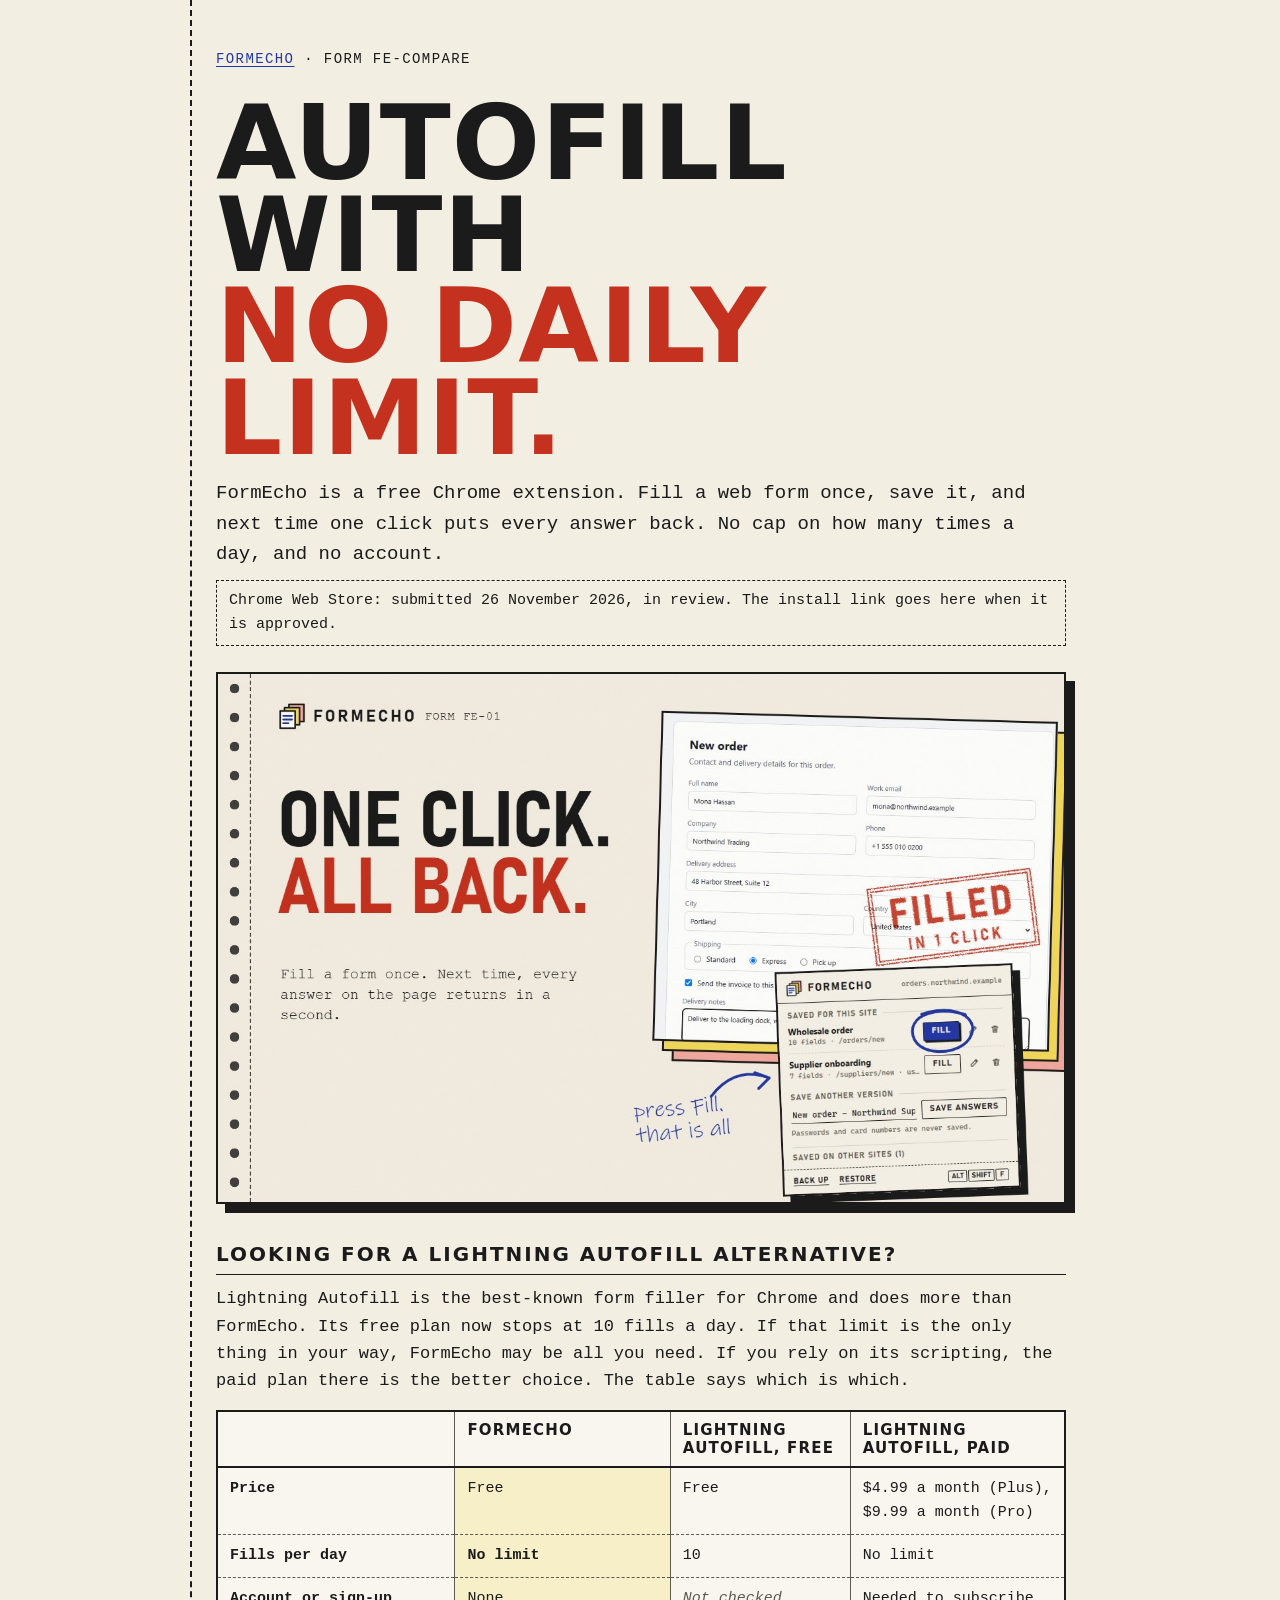
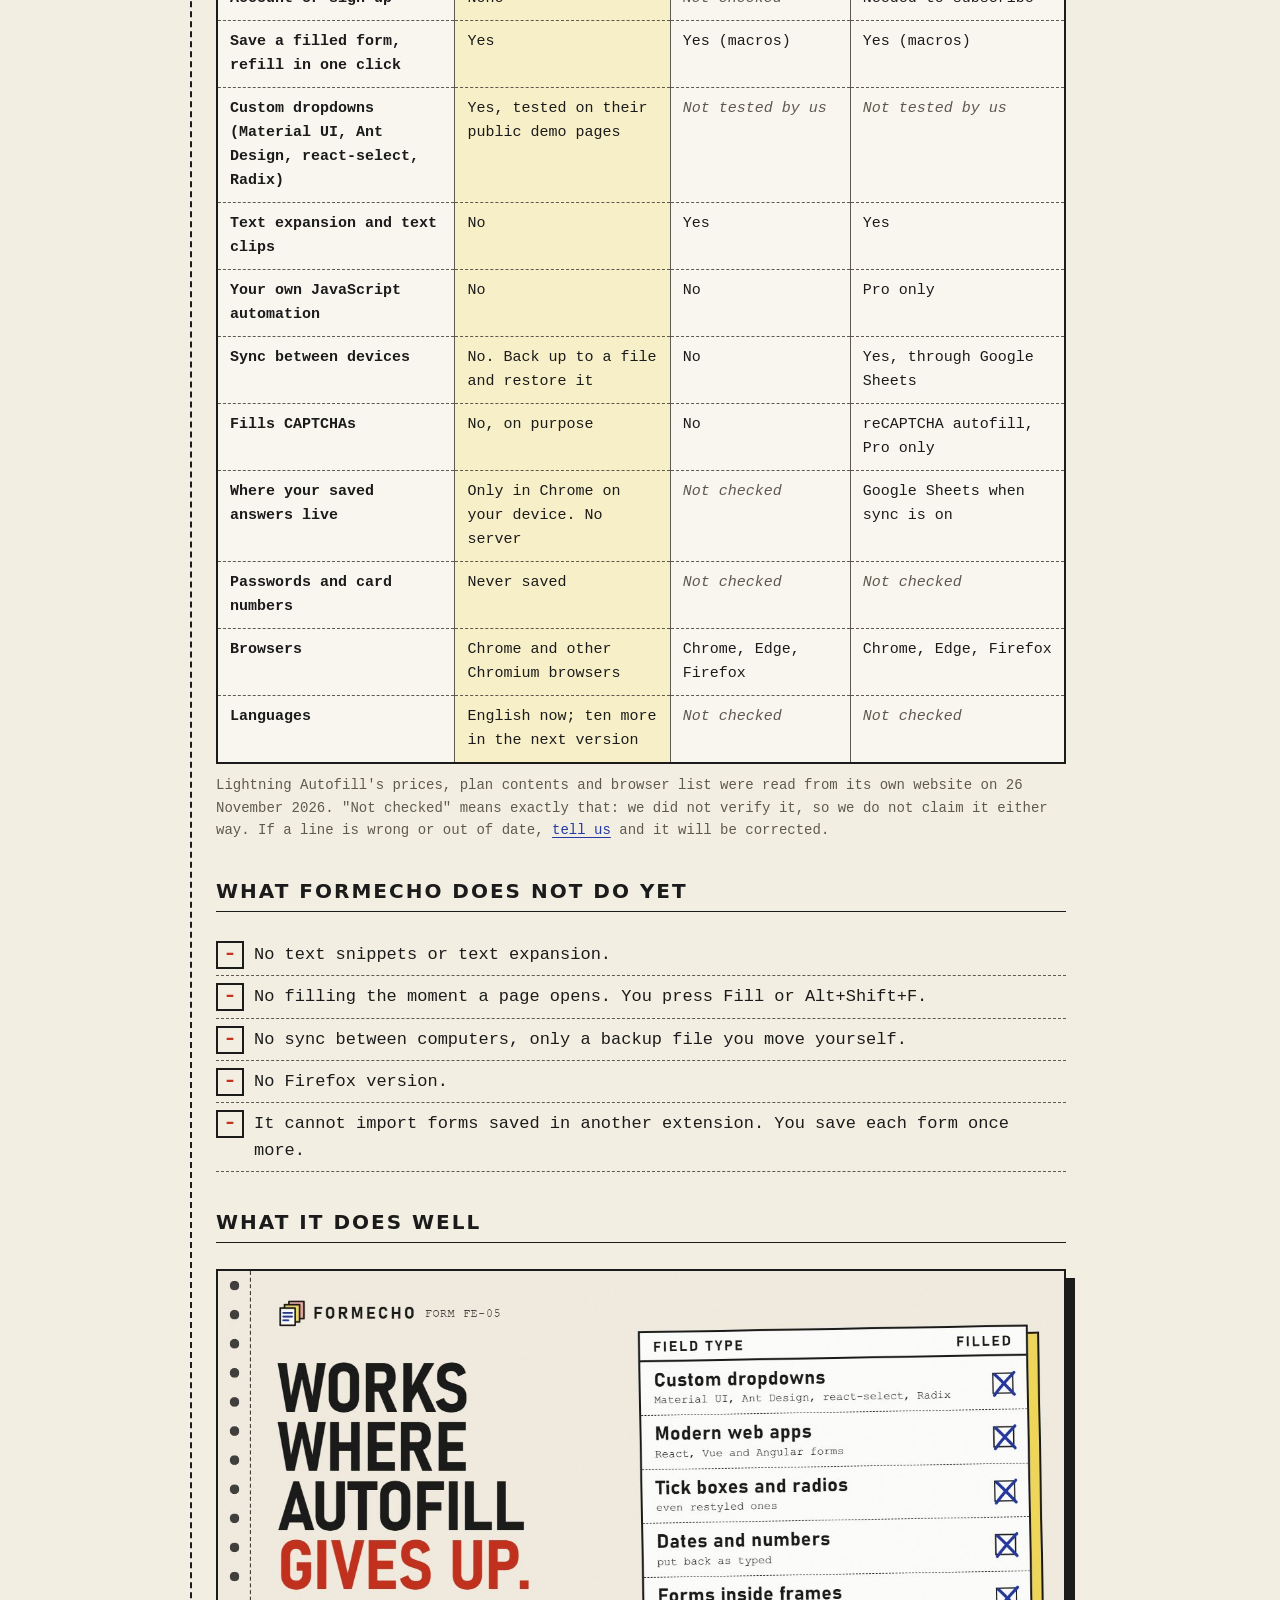
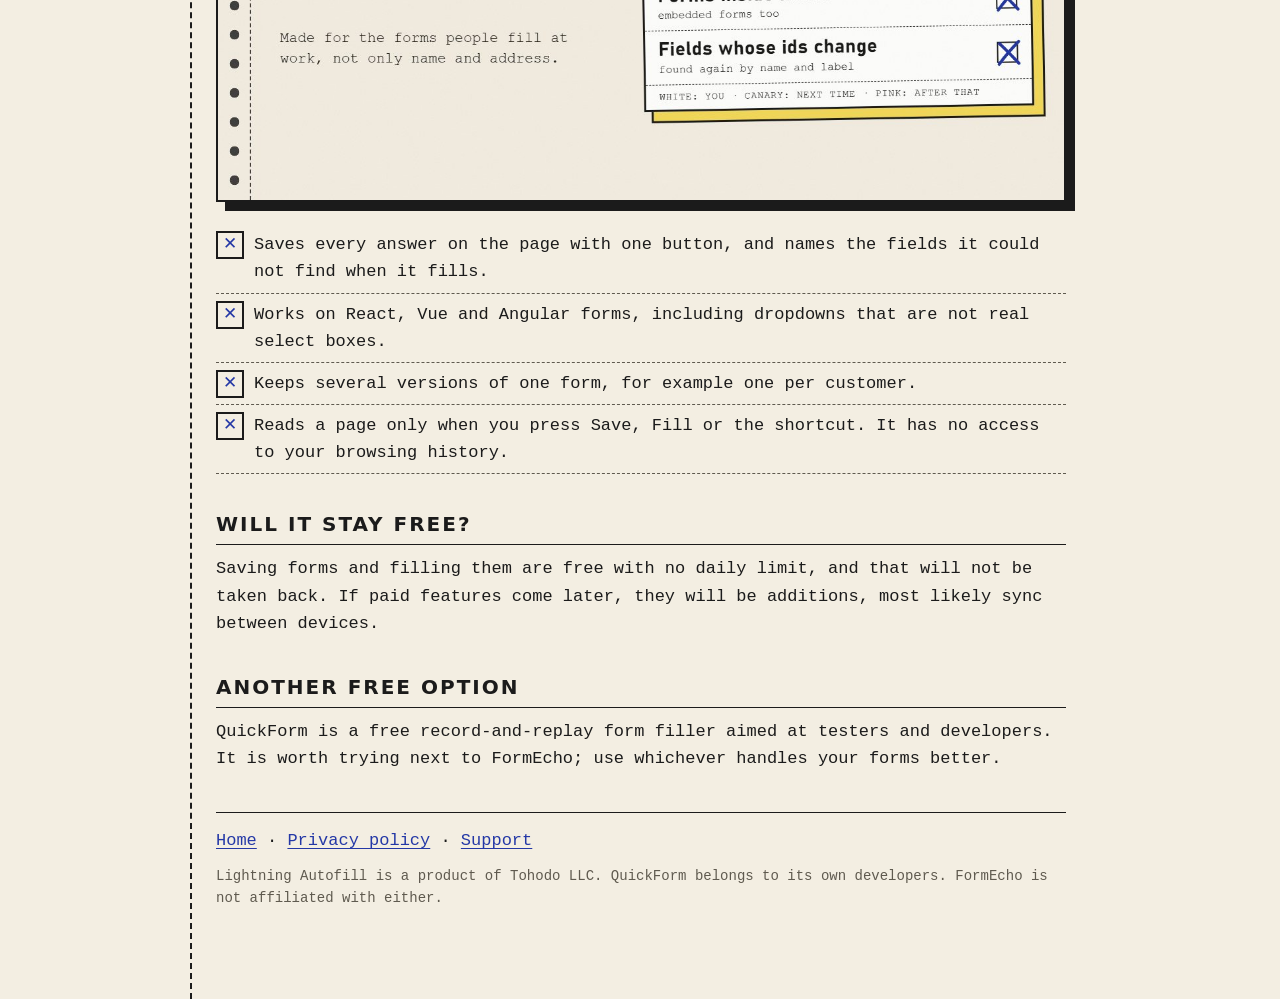
==== free-autofill-no-daily-limit.html @ a2ebe4f9 "Add the comparison page: free autofill with no daily limit" ====
<!doctype html>
<html lang="en">
<head>
<meta charset="utf-8">
<meta name="viewport" content="width=device-width, initial-scale=1">
<title>Free form autofill for Chrome with no daily limit | FormEcho</title>
<meta name="description" content="FormEcho saves a web form you filled and refills it in one click. Free, no daily limit, no account. A plain comparison with Lightning Autofill, including what FormEcho does not do yet.">
<link rel="canonical" href="https://msabbahpcm.github.io/formecho/free-autofill-no-daily-limit.html">
<link rel="icon" href="img/icon.png">
<link rel="stylesheet" href="style.css">
</head>
<body>
<main class="wide">
<p class="formno"><a href="./">FORMECHO</a> &middot; FORM FE-COMPARE</p>

<h1 class="big">Autofill with<br><em>no daily limit.</em></h1>
<p class="lead">FormEcho is a free Chrome extension. Fill a web form once, save it, and next time one click puts every answer back. No cap on how many times a day, and no account.</p>
<p class="status">Chrome Web Store: submitted 26 November 2026, in review. The install link goes here when it is approved.</p>

<img class="shot" src="img/one-click.jpg" width="1280" height="800" alt="A filled order form with a red stamp reading Filled in 1 click, and the FormEcho popup with its Fill button circled in pen.">

<h2>Looking for a Lightning Autofill alternative?</h2>
<p>Lightning Autofill is the best-known form filler for Chrome and does more than FormEcho. Its free plan now stops at 10 fills a day. If that limit is the only thing in your way, FormEcho may be all you need. If you rely on its scripting, the paid plan there is the better choice. The table says which is which.</p>

<div class="ledger">
<table>
<thead><tr><th scope="col">&nbsp;</th><th scope="col">FormEcho</th><th scope="col">Lightning Autofill, free</th><th scope="col">Lightning Autofill, paid</th></tr></thead>
<tbody>
<tr><th scope="row">Price</th><td>Free</td><td>Free</td><td>$4.99 a month (Plus), $9.99 a month (Pro)</td></tr>
<tr><th scope="row">Fills per day</th><td><b>No limit</b></td><td>10</td><td>No limit</td></tr>
<tr><th scope="row">Account or sign-up</th><td>None</td><td class="q">Not checked</td><td>Needed to subscribe</td></tr>
<tr><th scope="row">Save a filled form, refill in one click</th><td>Yes</td><td>Yes (macros)</td><td>Yes (macros)</td></tr>
<tr><th scope="row">Custom dropdowns (Material UI, Ant Design, react-select, Radix)</th><td>Yes, tested on their public demo pages</td><td class="q">Not tested by us</td><td class="q">Not tested by us</td></tr>
<tr><th scope="row">Text expansion and text clips</th><td>No</td><td>Yes</td><td>Yes</td></tr>
<tr><th scope="row">Your own JavaScript automation</th><td>No</td><td>No</td><td>Pro only</td></tr>
<tr><th scope="row">Sync between devices</th><td>No. Back up to a file and restore it</td><td>No</td><td>Yes, through Google Sheets</td></tr>
<tr><th scope="row">Fills CAPTCHAs</th><td>No, on purpose</td><td>No</td><td>reCAPTCHA autofill, Pro only</td></tr>
<tr><th scope="row">Where your saved answers live</th><td>Only in Chrome on your device. No server</td><td class="q">Not checked</td><td>Google Sheets when sync is on</td></tr>
<tr><th scope="row">Passwords and card numbers</th><td>Never saved</td><td class="q">Not checked</td><td class="q">Not checked</td></tr>
<tr><th scope="row">Browsers</th><td>Chrome and other Chromium browsers</td><td>Chrome, Edge, Firefox</td><td>Chrome, Edge, Firefox</td></tr>
<tr><th scope="row">Languages</th><td>English now; ten more in the next version</td><td class="q">Not checked</td><td class="q">Not checked</td></tr>
</tbody>
</table>
</div>
<p class="note">Lightning Autofill's prices, plan contents and browser list were read from its own website on 26 November 2026. "Not checked" means exactly that: we did not verify it, so we do not claim it either way. If a line is wrong or out of date, <a href="https://github.com/msabbahpcm/formecho/issues">tell us</a> and it will be corrected.</p>

<h2>What FormEcho does not do yet</h2>
<ul class="ticks no">
<li>No text snippets or text expansion.</li>
<li>No filling the moment a page opens. You press Fill or Alt+Shift+F.</li>
<li>No sync between computers, only a backup file you move yourself.</li>
<li>No Firefox version.</li>
<li>It cannot import forms saved in another extension. You save each form once more.</li>
</ul>

<h2>What it does well</h2>
<img class="shot" src="img/field-types.jpg" width="1280" height="800" alt="A ledger listing field types FormEcho fills: custom dropdowns, modern web apps, tick boxes and radios, dates and numbers, forms inside frames, fields whose ids change.">
<ul class="ticks">
<li>Saves every answer on the page with one button, and names the fields it could not find when it fills.</li>
<li>Works on React, Vue and Angular forms, including dropdowns that are not real select boxes.</li>
<li>Keeps several versions of one form, for example one per customer.</li>
<li>Reads a page only when you press Save, Fill or the shortcut. It has no access to your browsing history.</li>
</ul>

<h2>Will it stay free?</h2>
<p>Saving forms and filling them are free with no daily limit, and that will not be taken back. If paid features come later, they will be additions, most likely sync between devices.</p>

<h2>Another free option</h2>
<p>QuickForm is a free record-and-replay form filler aimed at testers and developers. It is worth trying next to FormEcho; use whichever handles your forms better.</p>

<p class="foot"><a href="./">Home</a> &middot; <a href="privacy.html">Privacy policy</a> &middot; <a href="https://github.com/msabbahpcm/formecho/issues">Support</a></p>
<p class="fine">Lightning Autofill is a product of Tohodo LLC. QuickForm belongs to its own developers. FormEcho is not affiliated with either.</p>
</main>
</body>
</html>
---- style.css ----
:root { color-scheme: light dark; --paper: #f3eee2; --ink: #1b1b1b; --muted: #5f5a4f; --blue: #2438a6; --red: #c4321f; }
@media (prefers-color-scheme: dark) { :root { --paper: #1a1917; --ink: #efe9db; --muted: #a8a193; --blue: #93a4ff; --red: #ff8f7d; } }
* { box-sizing: border-box; }
body { margin: 0; background: var(--paper); color: var(--ink); font: 17px/1.6 ui-monospace, "Cascadia Mono", Consolas, "Courier New", monospace; }
main { max-width: 720px; margin: 0 auto; padding: 48px 24px 80px; border-left: 2px dashed var(--ink); min-height: 100vh; }
.formno { margin: 0 0 28px; font-size: 14px; letter-spacing: .1em; }
h1, h2 { font-family: "Bahnschrift", "DIN Alternate", "Roboto Condensed", "Arial Narrow", system-ui, sans-serif; text-transform: uppercase; }
h1 { margin: 0 0 14px; font-size: 54px; line-height: .95; letter-spacing: .01em; }
h1.big { font-size: clamp(54px, 13vw, 104px); line-height: .88; }
h1 em { font-style: normal; color: var(--red); }
h2 { margin: 34px 0 6px; font-size: 20px; letter-spacing: .1em; border-bottom: 1.5px solid var(--ink); padding-bottom: 4px; }
p { margin: 10px 0; }
.lead { font-size: 19px; }
.date { color: var(--muted); font-size: 14px; }
ul { padding-left: 22px; }
ul.ticks { list-style: none; padding: 0; margin: 22px 0; }
ul.ticks li { padding: 7px 0 7px 38px; position: relative; border-bottom: 1px dashed var(--muted); }
ul.ticks li::before { content: "\2715"; position: absolute; left: 0; top: 7px; width: 24px; height: 24px; border: 2px solid var(--ink); color: var(--blue); font: 700 17px/20px system-ui, sans-serif; text-align: center; }
a { color: var(--blue); text-underline-offset: 3px; }
a:focus-visible { outline: 2px solid var(--blue); outline-offset: 2px; }

/* Comparison page */
main.wide { max-width: 900px; }
.status { border: 1.5px dashed var(--ink); padding: 8px 12px; font-size: 15px; }
img.shot { display: block; width: 100%; height: auto; margin: 26px 0 8px; border: 2.5px solid var(--ink); box-shadow: 9px 9px 0 var(--ink); }
.ledger { overflow-x: auto; margin: 16px 0 6px; border: 2.5px solid var(--ink); background: color-mix(in srgb, var(--paper) 55%, #fff); }
@media (prefers-color-scheme: dark) { .ledger { background: color-mix(in srgb, var(--paper) 80%, #fff); } }
table { border-collapse: collapse; width: 100%; min-width: 640px; font-size: 15px; }
th, td { text-align: start; vertical-align: top; padding: 9px 12px; border-bottom: 1px dashed var(--muted); border-inline-start: 1px solid var(--muted); }
th:first-child, td:first-child { border-inline-start: 0; }
thead th { border-bottom: 2.5px solid var(--ink); font: 700 15px/1.2 "Bahnschrift", "DIN Alternate", "Roboto Condensed", "Arial Narrow", system-ui, sans-serif; letter-spacing: .08em; text-transform: uppercase; }
tbody th { font-weight: 600; width: 28%; }
tbody tr:last-child th, tbody tr:last-child td { border-bottom: 0; }
td:nth-child(2) { background: color-mix(in srgb, #f3d95a 26%, transparent); }
td.q { color: var(--muted); font-style: italic; }
.note, .fine { font-size: 14px; color: var(--muted); }
ul.ticks.no li::before { content: "\2013"; color: var(--red); }
.foot { margin-top: 40px; padding-top: 14px; border-top: 1.5px solid var(--ink); }
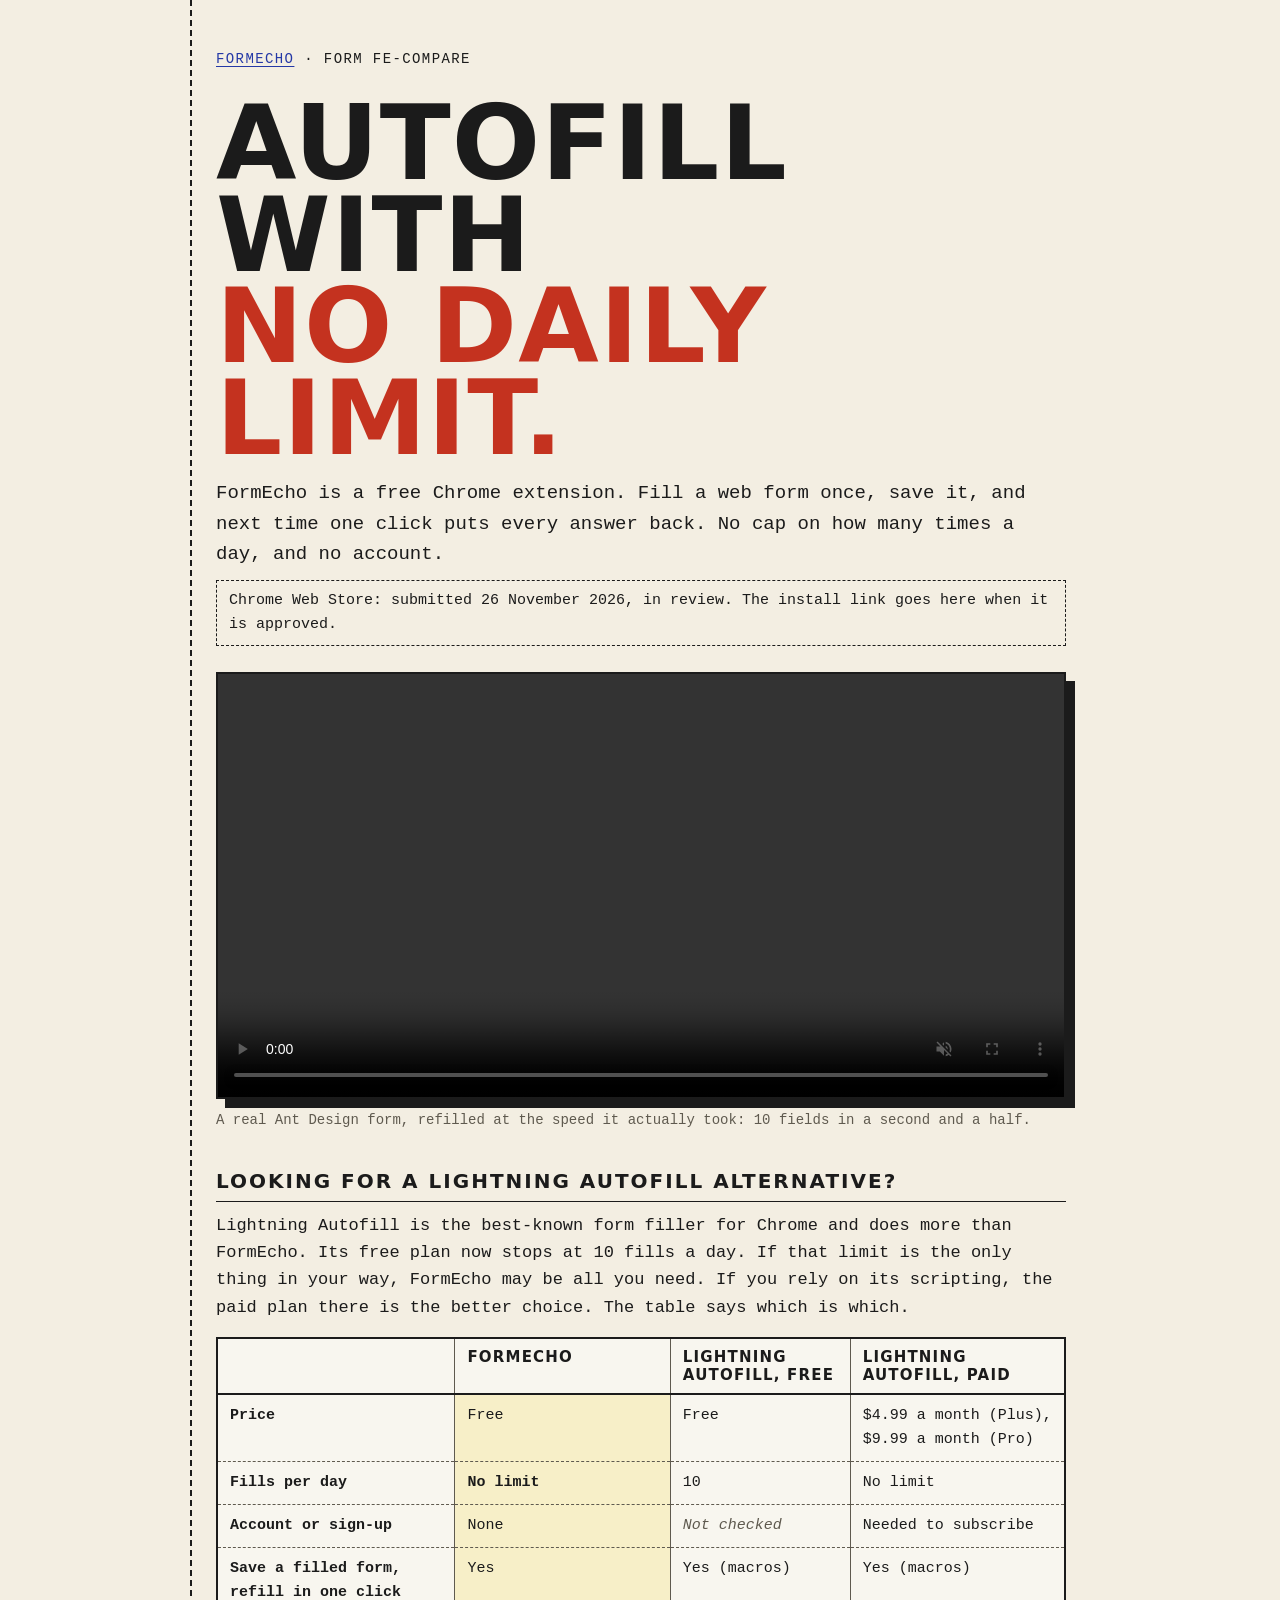
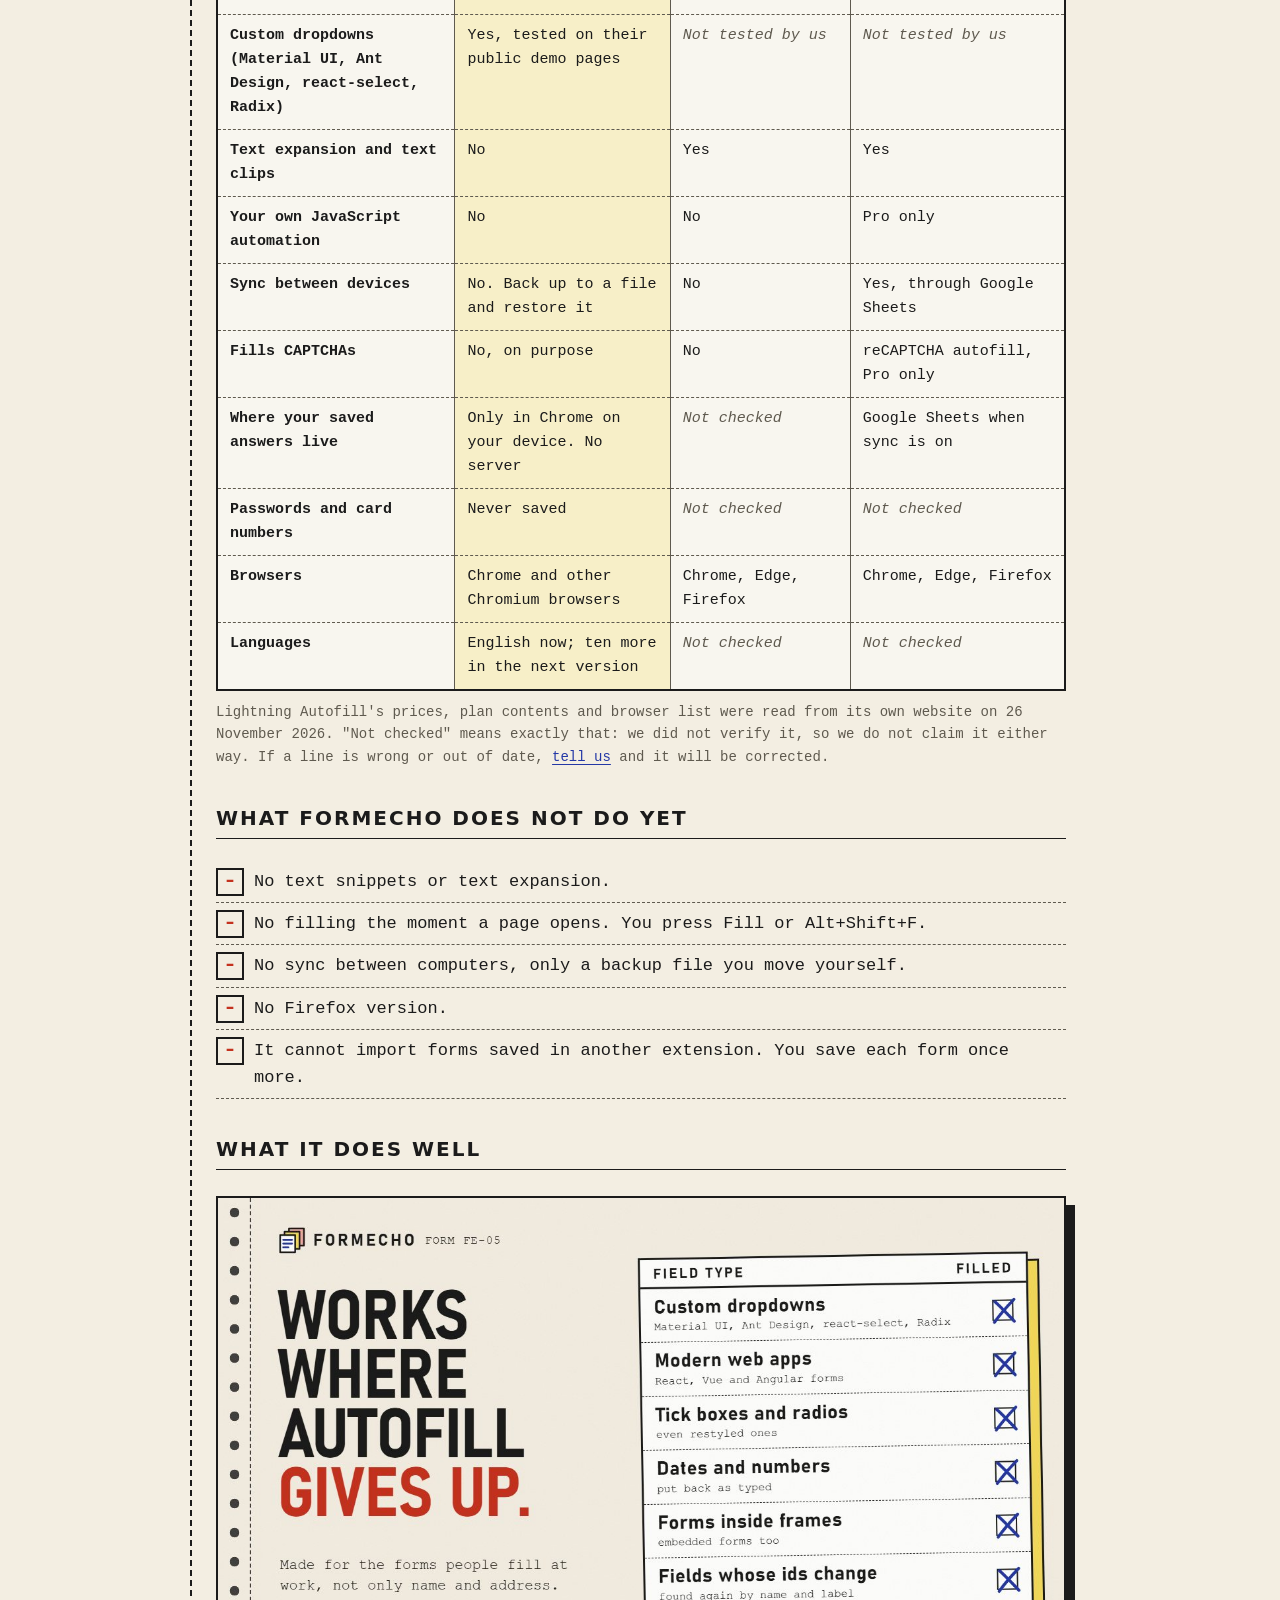
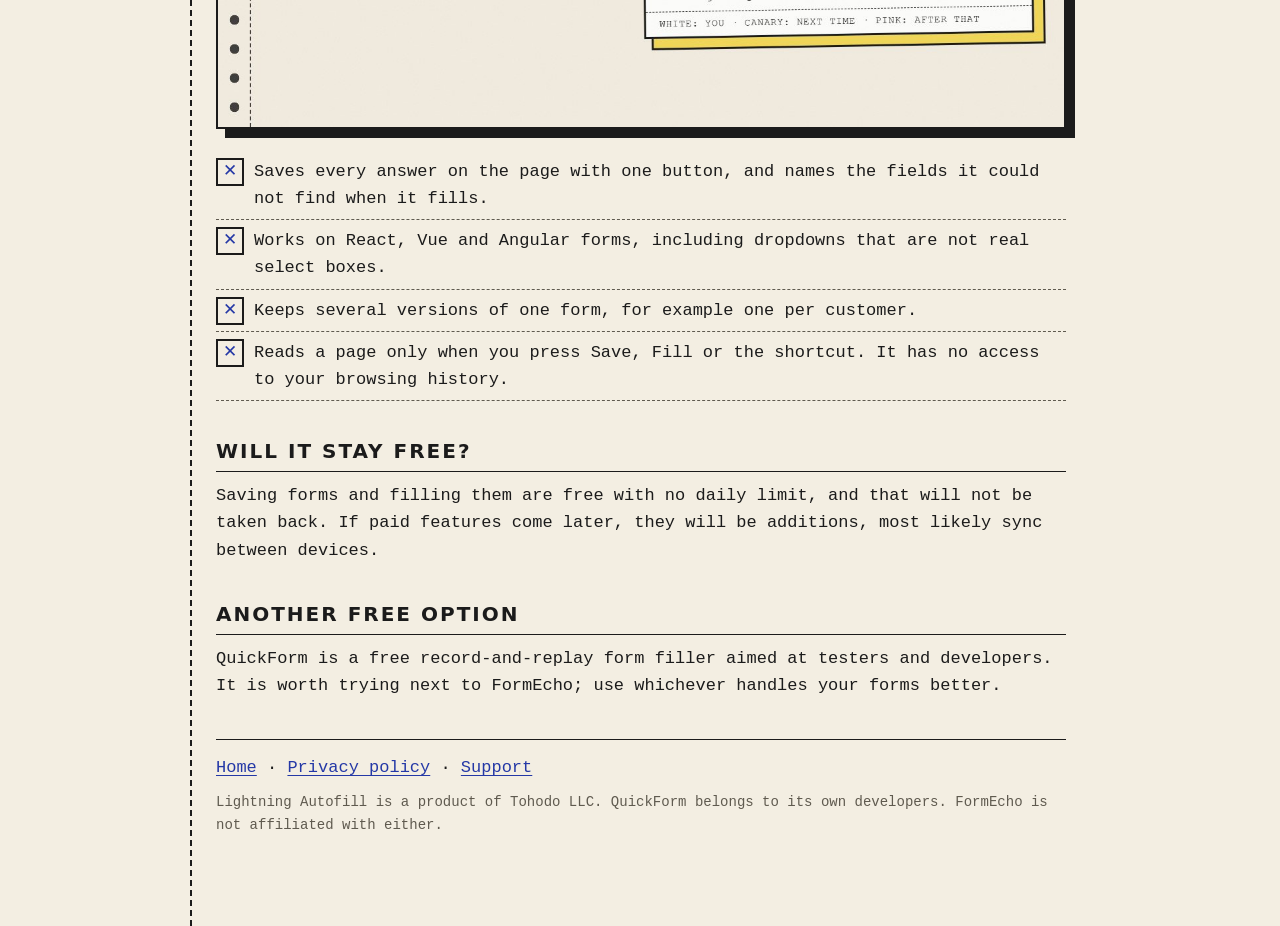
==== commit 6b883457: "Add the 17-second demo film to the home and comparison pages Co-Authored-By: Claude Fable 5.2 <norep" ====
--- a/free-autofill-no-daily-limit.html
+++ b/free-autofill-no-daily-limit.html
@@ -17,7 +17,8 @@
 <p class="lead">FormEcho is a free Chrome extension. Fill a web form once, save it, and next time one click puts every answer back. No cap on how many times a day, and no account.</p>
 <p class="status">Chrome Web Store: submitted 26 November 2026, in review. The install link goes here when it is approved.</p>
 
-<img class="shot" src="img/one-click.jpg" width="1280" height="800" alt="A filled order form with a red stamp reading Filled in 1 click, and the FormEcho popup with its Fill button circled in pen.">
+<video class="shot" src="img/demo.mp4" width="1080" height="676" autoplay muted loop playsinline controls aria-label="A 17-second film: an order form with four custom dropdowns is filled once and saved with FormEcho, then, empty again, refilled with one click on the Fill button."></video>
+<p class="note">A real Ant Design form, refilled at the speed it actually took: 10 fields in a second and a half.</p>
 
 <h2>Looking for a Lightning Autofill alternative?</h2>
 <p>Lightning Autofill is the best-known form filler for Chrome and does more than FormEcho. Its free plan now stops at 10 fills a day. If that limit is the only thing in your way, FormEcho may be all you need. If you rely on its scripting, the paid plan there is the better choice. The table says which is which.</p>
--- a/style.css
+++ b/style.css
@@ -22,7 +22,7 @@
 /* Comparison page */
 main.wide { max-width: 900px; }
 .status { border: 1.5px dashed var(--ink); padding: 8px 12px; font-size: 15px; }
-img.shot { display: block; width: 100%; height: auto; margin: 26px 0 8px; border: 2.5px solid var(--ink); box-shadow: 9px 9px 0 var(--ink); }
+img.shot, video.shot { display: block; width: 100%; height: auto; margin: 26px 0 8px; border: 2.5px solid var(--ink); box-shadow: 9px 9px 0 var(--ink); }
 .ledger { overflow-x: auto; margin: 16px 0 6px; border: 2.5px solid var(--ink); background: color-mix(in srgb, var(--paper) 55%, #fff); }
 @media (prefers-color-scheme: dark) { .ledger { background: color-mix(in srgb, var(--paper) 80%, #fff); } }
 table { border-collapse: collapse; width: 100%; min-width: 640px; font-size: 15px; }
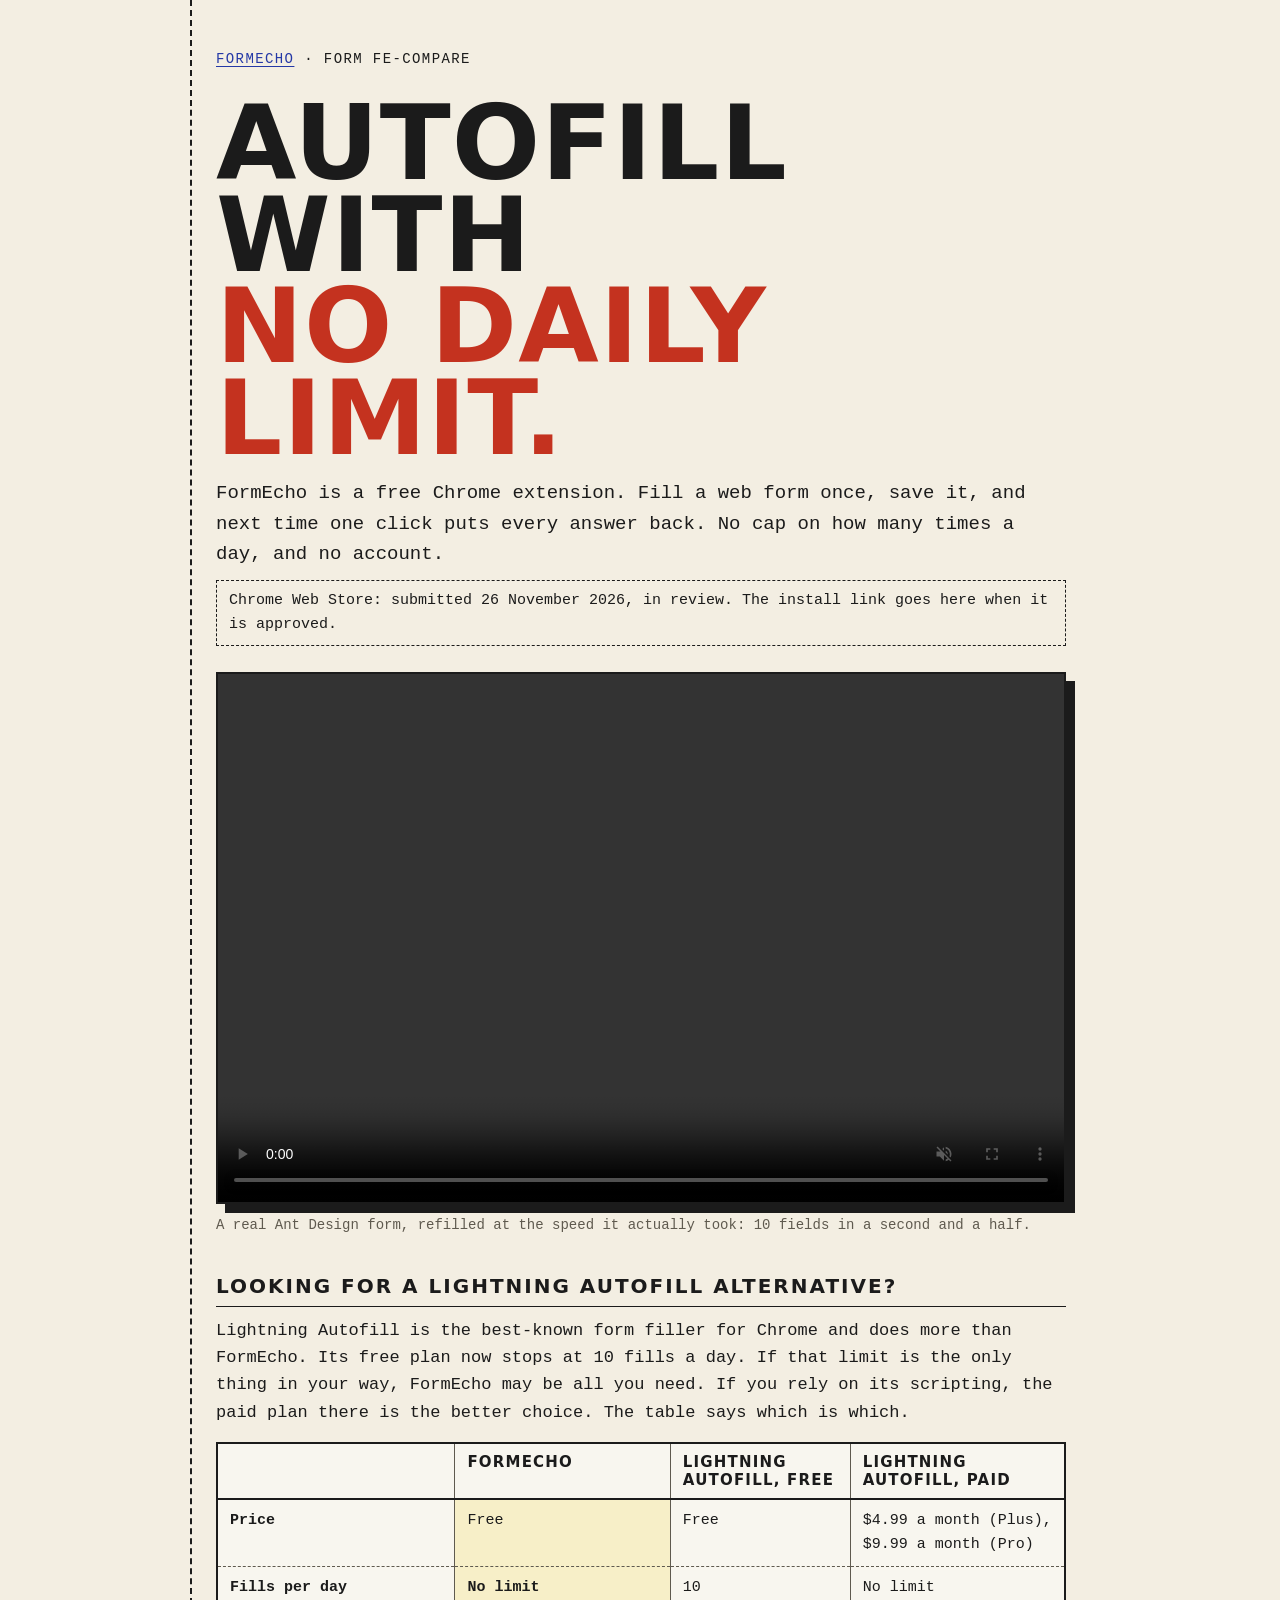
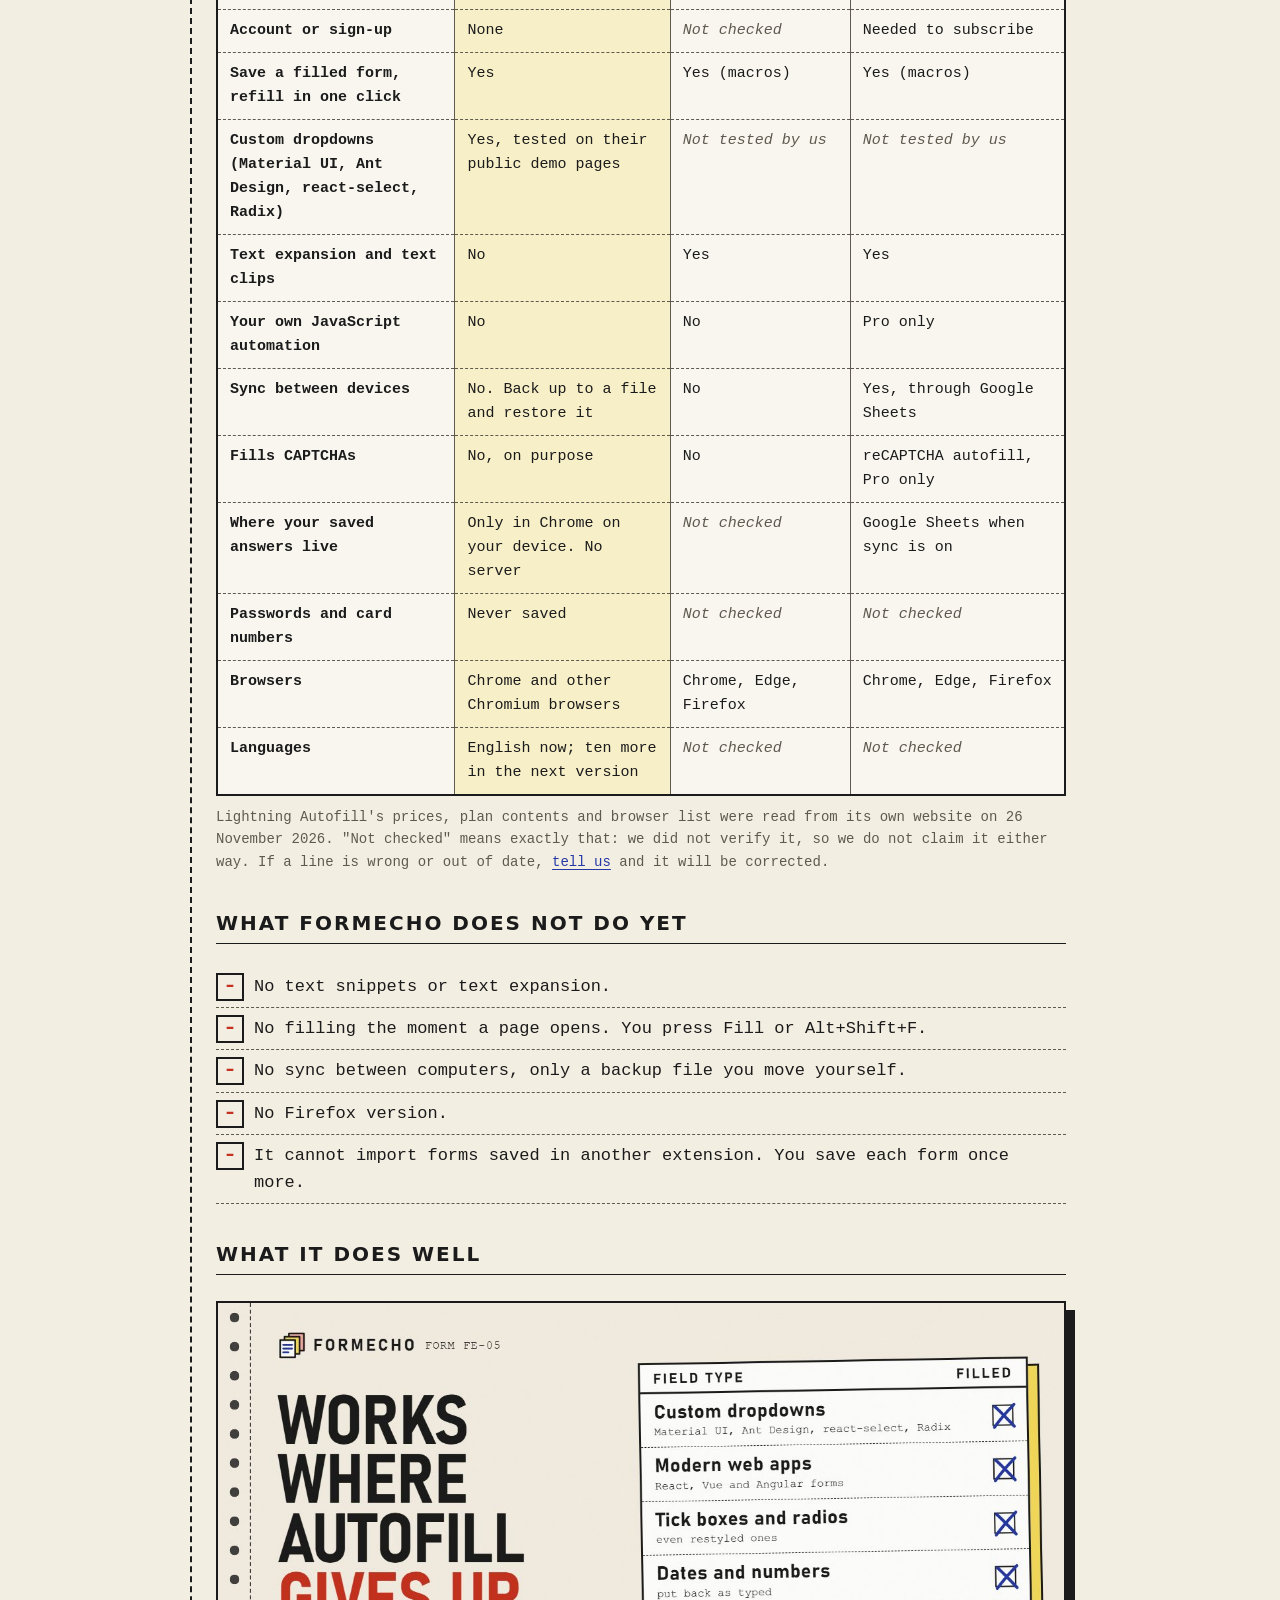
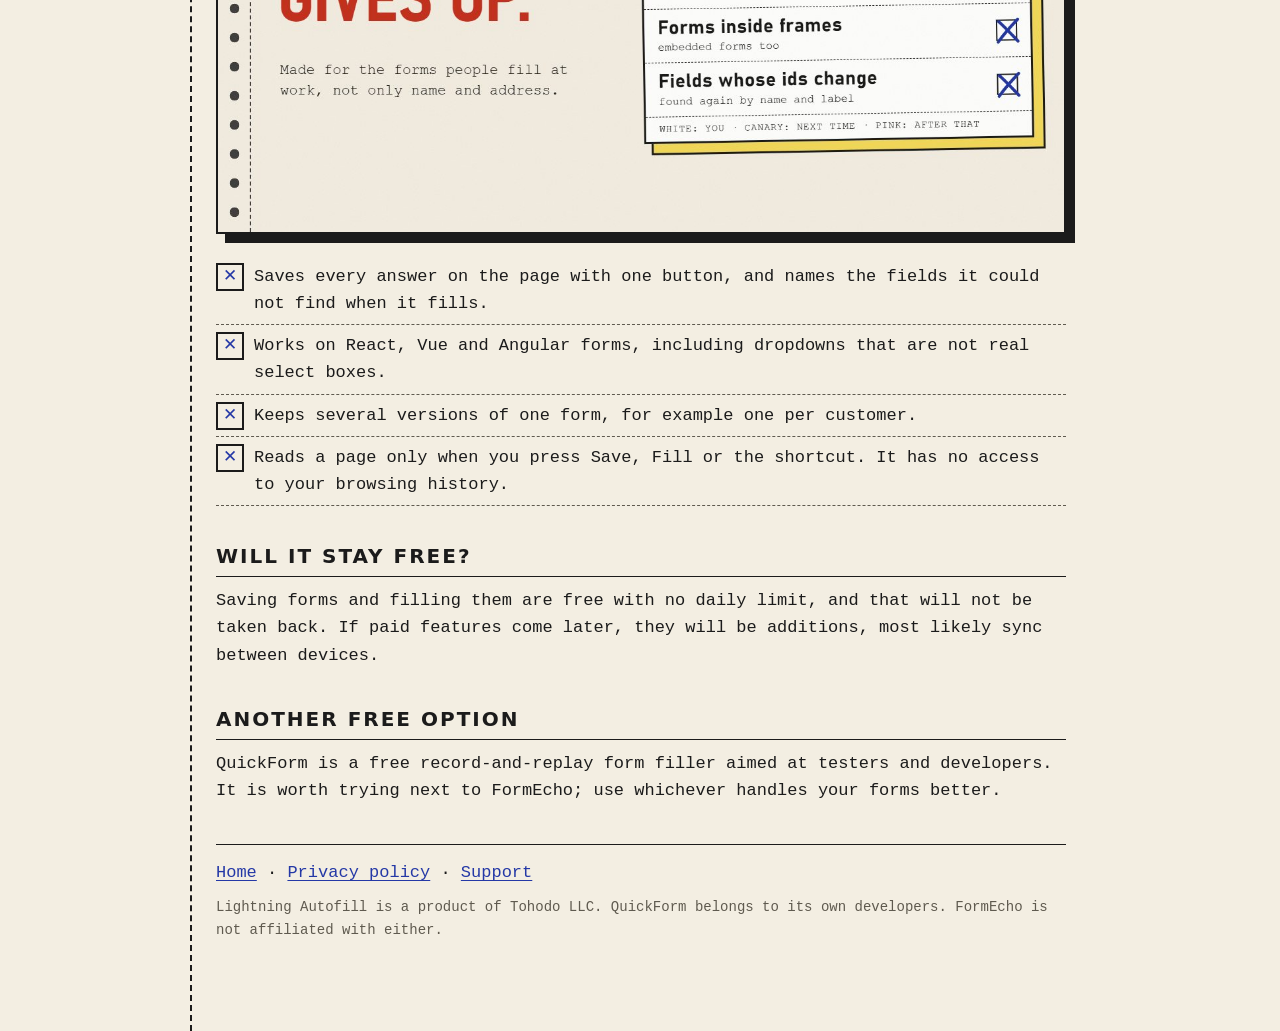
==== commit 6de80f64: "Phones get a tall cut of the demo film with readable text Co-Authored-By: Claude Fable 5.2 <noreply@" ====
--- a/free-autofill-no-daily-limit.html
+++ b/free-autofill-no-daily-limit.html
@@ -17,7 +17,7 @@
 <p class="lead">FormEcho is a free Chrome extension. Fill a web form once, save it, and next time one click puts every answer back. No cap on how many times a day, and no account.</p>
 <p class="status">Chrome Web Store: submitted 26 November 2026, in review. The install link goes here when it is approved.</p>
 
-<video class="shot" src="img/demo.mp4" width="1080" height="676" autoplay muted loop playsinline controls aria-label="A 17-second film: an order form with four custom dropdowns is filled once and saved with FormEcho, then, empty again, refilled with one click on the Fill button."></video>
+<video class="shot film" autoplay muted loop playsinline controls aria-label="A 17-second film: an order form with four custom dropdowns is filled once and saved with FormEcho, then, empty again, refilled with one click on the Fill button."><source src="img/demo-phone.mp4" type="video/mp4" media="(max-width: 640px)"><source src="img/demo.mp4" type="video/mp4"></video>
 <p class="note">A real Ant Design form, refilled at the speed it actually took: 10 fields in a second and a half.</p>
 
 <h2>Looking for a Lightning Autofill alternative?</h2>
@@ -27,19 +27,19 @@
 <table>
 <thead><tr><th scope="col">&nbsp;</th><th scope="col">FormEcho</th><th scope="col">Lightning Autofill, free</th><th scope="col">Lightning Autofill, paid</th></tr></thead>
 <tbody>
-<tr><th scope="row">Price</th><td>Free</td><td>Free</td><td>$4.99 a month (Plus), $9.99 a month (Pro)</td></tr>
-<tr><th scope="row">Fills per day</th><td><b>No limit</b></td><td>10</td><td>No limit</td></tr>
-<tr><th scope="row">Account or sign-up</th><td>None</td><td class="q">Not checked</td><td>Needed to subscribe</td></tr>
-<tr><th scope="row">Save a filled form, refill in one click</th><td>Yes</td><td>Yes (macros)</td><td>Yes (macros)</td></tr>
-<tr><th scope="row">Custom dropdowns (Material UI, Ant Design, react-select, Radix)</th><td>Yes, tested on their public demo pages</td><td class="q">Not tested by us</td><td class="q">Not tested by us</td></tr>
-<tr><th scope="row">Text expansion and text clips</th><td>No</td><td>Yes</td><td>Yes</td></tr>
-<tr><th scope="row">Your own JavaScript automation</th><td>No</td><td>No</td><td>Pro only</td></tr>
-<tr><th scope="row">Sync between devices</th><td>No. Back up to a file and restore it</td><td>No</td><td>Yes, through Google Sheets</td></tr>
-<tr><th scope="row">Fills CAPTCHAs</th><td>No, on purpose</td><td>No</td><td>reCAPTCHA autofill, Pro only</td></tr>
-<tr><th scope="row">Where your saved answers live</th><td>Only in Chrome on your device. No server</td><td class="q">Not checked</td><td>Google Sheets when sync is on</td></tr>
-<tr><th scope="row">Passwords and card numbers</th><td>Never saved</td><td class="q">Not checked</td><td class="q">Not checked</td></tr>
-<tr><th scope="row">Browsers</th><td>Chrome and other Chromium browsers</td><td>Chrome, Edge, Firefox</td><td>Chrome, Edge, Firefox</td></tr>
-<tr><th scope="row">Languages</th><td>English now; ten more in the next version</td><td class="q">Not checked</td><td class="q">Not checked</td></tr>
+<tr><th scope="row">Price</th><td data-l="FormEcho">Free</td><td data-l="Lightning Autofill, free">Free</td><td data-l="Lightning Autofill, paid">$4.99 a month (Plus), $9.99 a month (Pro)</td></tr>
+<tr><th scope="row">Fills per day</th><td data-l="FormEcho"><b>No limit</b></td><td data-l="Lightning Autofill, free">10</td><td data-l="Lightning Autofill, paid">No limit</td></tr>
+<tr><th scope="row">Account or sign-up</th><td data-l="FormEcho">None</td><td data-l="Lightning Autofill, free" class="q">Not checked</td><td data-l="Lightning Autofill, paid">Needed to subscribe</td></tr>
+<tr><th scope="row">Save a filled form, refill in one click</th><td data-l="FormEcho">Yes</td><td data-l="Lightning Autofill, free">Yes (macros)</td><td data-l="Lightning Autofill, paid">Yes (macros)</td></tr>
+<tr><th scope="row">Custom dropdowns (Material UI, Ant Design, react-select, Radix)</th><td data-l="FormEcho">Yes, tested on their public demo pages</td><td data-l="Lightning Autofill, free" class="q">Not tested by us</td><td data-l="Lightning Autofill, paid" class="q">Not tested by us</td></tr>
+<tr><th scope="row">Text expansion and text clips</th><td data-l="FormEcho">No</td><td data-l="Lightning Autofill, free">Yes</td><td data-l="Lightning Autofill, paid">Yes</td></tr>
+<tr><th scope="row">Your own JavaScript automation</th><td data-l="FormEcho">No</td><td data-l="Lightning Autofill, free">No</td><td data-l="Lightning Autofill, paid">Pro only</td></tr>
+<tr><th scope="row">Sync between devices</th><td data-l="FormEcho">No. Back up to a file and restore it</td><td data-l="Lightning Autofill, free">No</td><td data-l="Lightning Autofill, paid">Yes, through Google Sheets</td></tr>
+<tr><th scope="row">Fills CAPTCHAs</th><td data-l="FormEcho">No, on purpose</td><td data-l="Lightning Autofill, free">No</td><td data-l="Lightning Autofill, paid">reCAPTCHA autofill, Pro only</td></tr>
+<tr><th scope="row">Where your saved answers live</th><td data-l="FormEcho">Only in Chrome on your device. No server</td><td data-l="Lightning Autofill, free" class="q">Not checked</td><td data-l="Lightning Autofill, paid">Google Sheets when sync is on</td></tr>
+<tr><th scope="row">Passwords and card numbers</th><td data-l="FormEcho">Never saved</td><td data-l="Lightning Autofill, free" class="q">Not checked</td><td data-l="Lightning Autofill, paid" class="q">Not checked</td></tr>
+<tr><th scope="row">Browsers</th><td data-l="FormEcho">Chrome and other Chromium browsers</td><td data-l="Lightning Autofill, free">Chrome, Edge, Firefox</td><td data-l="Lightning Autofill, paid">Chrome, Edge, Firefox</td></tr>
+<tr><th scope="row">Languages</th><td data-l="FormEcho">English now; ten more in the next version</td><td data-l="Lightning Autofill, free" class="q">Not checked</td><td data-l="Lightning Autofill, paid" class="q">Not checked</td></tr>
 </tbody>
 </table>
 </div>
--- a/style.css
+++ b/style.css
@@ -36,3 +36,18 @@
 .note, .fine { font-size: 14px; color: var(--muted); }
 ul.ticks.no li::before { content: "\2013"; color: var(--red); }
 .foot { margin-top: 40px; padding-top: 14px; border-top: 1.5px solid var(--ink); }
+video.film { aspect-ratio: 1080 / 676; }
+@media (max-width: 640px) { video.film { aspect-ratio: 480 / 820; } }
+/* Phones: the comparison table becomes one card per row, so no column is hidden off the edge. */
+@media (max-width: 640px) {
+  table { min-width: 0; }
+  thead { position: absolute; width: 1px; height: 1px; overflow: hidden; clip-path: inset(50%); }
+  tbody tr { display: block; border-bottom: 2.5px solid var(--ink); }
+  tbody tr:last-child { border-bottom: 0; }
+  tbody th, tbody td { display: block; width: auto; border-inline-start: 0; }
+  tbody th { border-bottom: 0; padding-bottom: 4px; font: 700 16px/1.25 "Bahnschrift", "DIN Alternate", "Roboto Condensed", "Arial Narrow", system-ui, sans-serif; letter-spacing: .06em; text-transform: uppercase; }
+  tbody td { display: grid; grid-template-columns: 42% 1fr; gap: 10px; padding: 7px 12px; }
+  tbody td::before { content: attr(data-l); font-style: normal; color: var(--muted); font-size: 13px; }
+  tbody td:nth-child(2)::before { color: var(--ink); font-weight: 700; }
+  tbody tr td:last-child { border-bottom: 0; }
+}
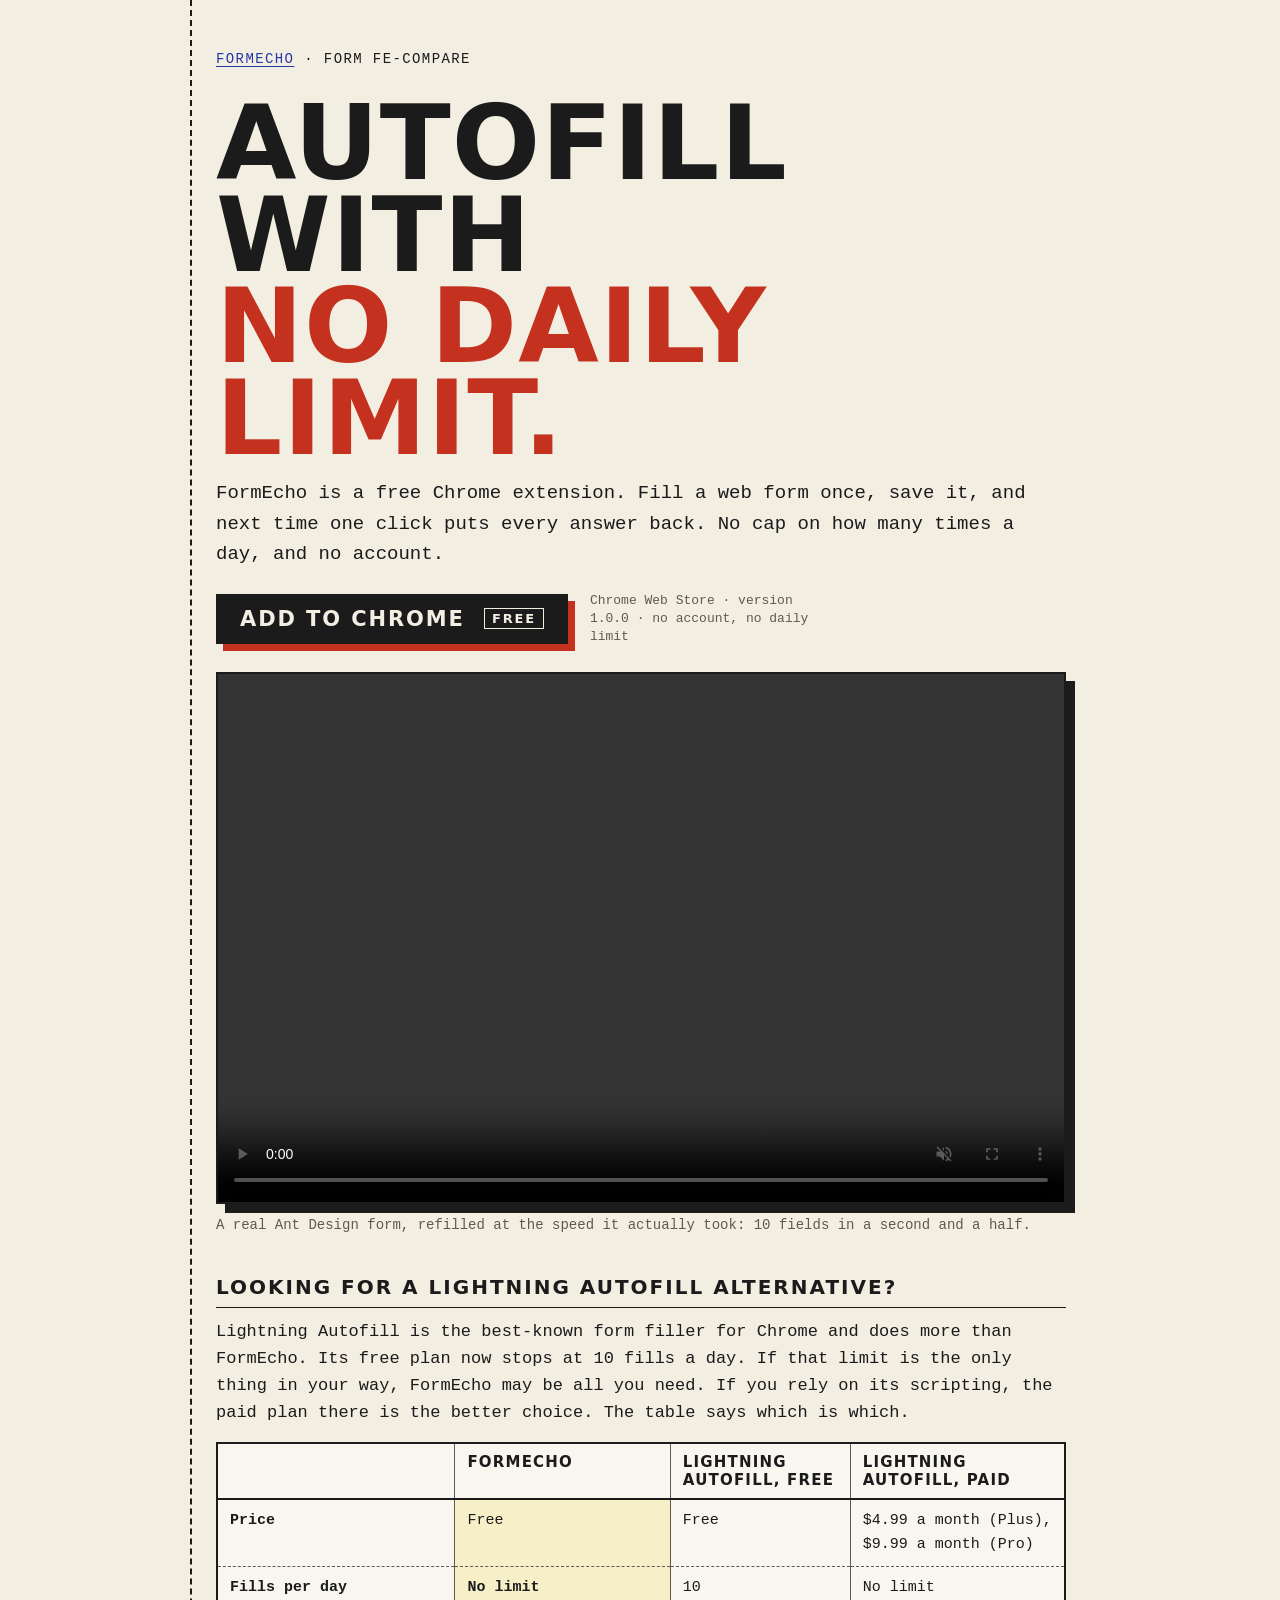
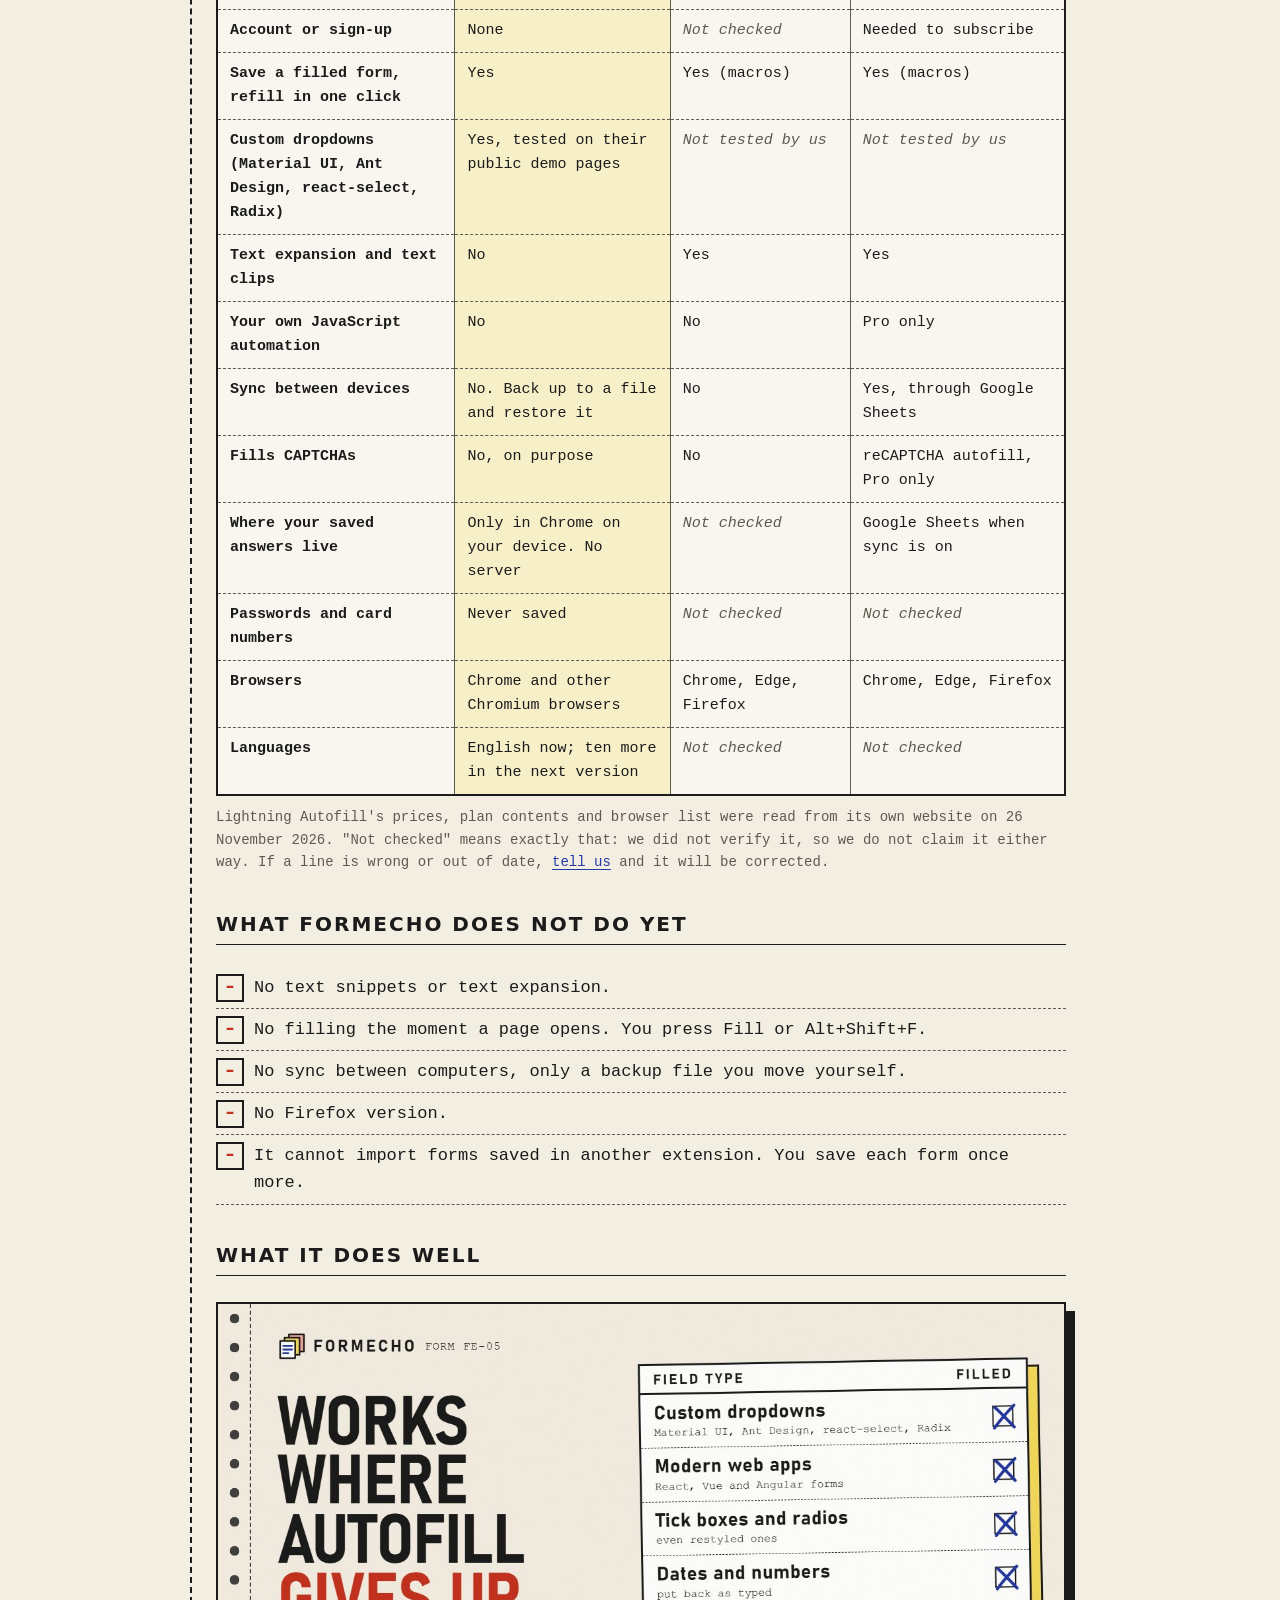
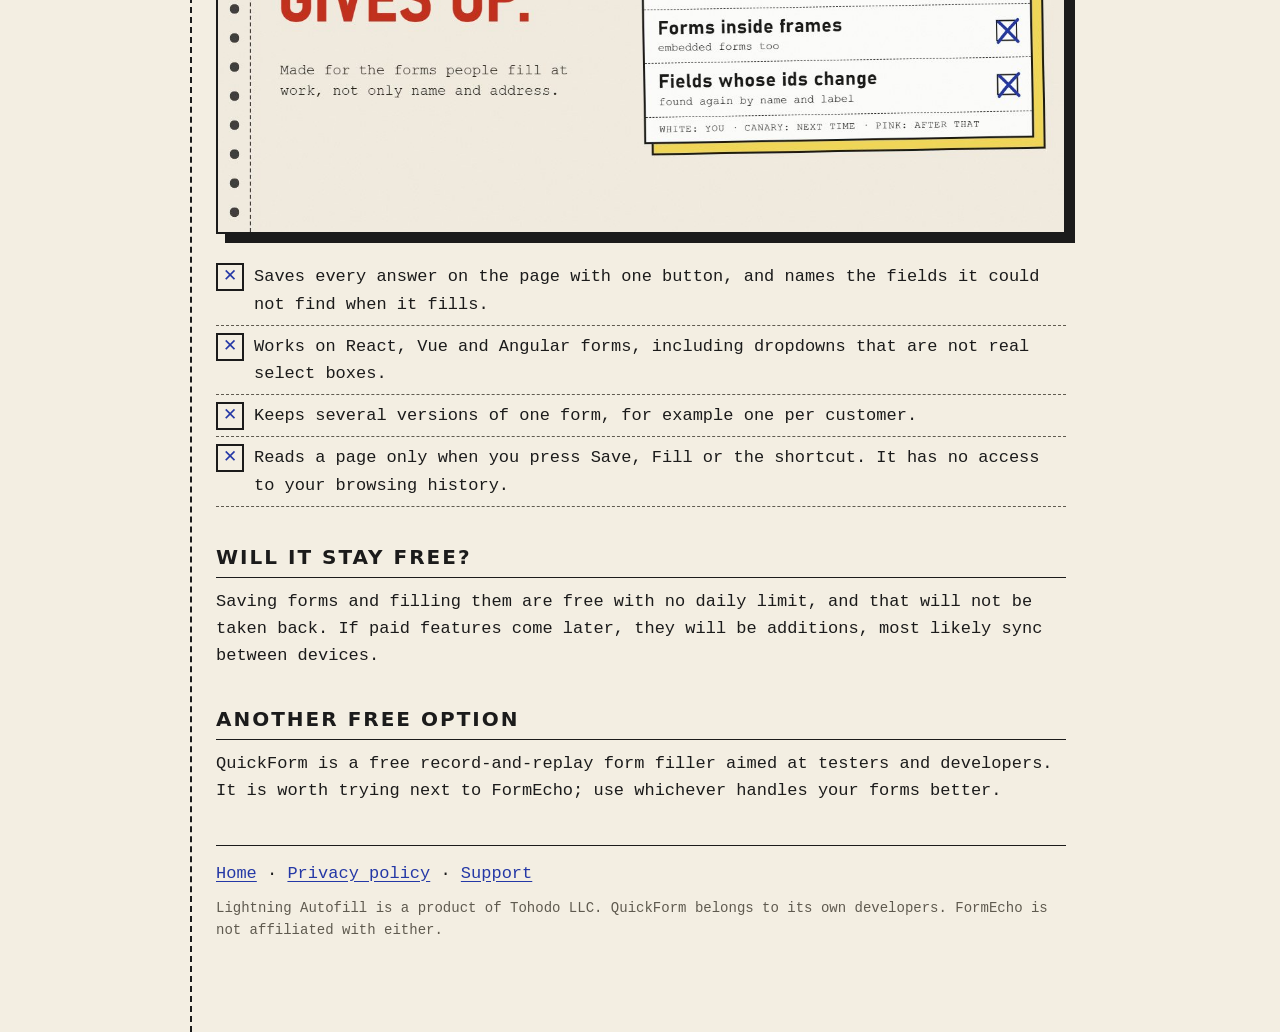
==== commit 035940e0: "Install button: the extension is live in the Chrome Web Store Co-Authored-By: Claude Fable 5.2 <nore" ====
--- a/free-autofill-no-daily-limit.html
+++ b/free-autofill-no-daily-limit.html
@@ -15,7 +15,7 @@
 
 <h1 class="big">Autofill with<br><em>no daily limit.</em></h1>
 <p class="lead">FormEcho is a free Chrome extension. Fill a web form once, save it, and next time one click puts every answer back. No cap on how many times a day, and no account.</p>
-<p class="status">Chrome Web Store: submitted 26 November 2026, in review. The install link goes here when it is approved.</p>
+<p class="get"><a class="install" href="https://chromewebstore.google.com/detail/pidhnfcafdnchhdcicdheijmmemnohei">Add to Chrome <span>free</span></a><span class="getnote">Chrome Web Store &middot; version 1.0.0 &middot; no account, no daily limit</span></p>
 
 <video class="shot film" autoplay muted loop playsinline controls aria-label="A 17-second film: an order form with four custom dropdowns is filled once and saved with FormEcho, then, empty again, refilled with one click on the Fill button."><source src="img/demo-phone.mp4" type="video/mp4" media="(max-width: 640px)"><source src="img/demo.mp4" type="video/mp4"></video>
 <p class="note">A real Ant Design form, refilled at the speed it actually took: 10 fields in a second and a half.</p>
--- a/style.css
+++ b/style.css
@@ -51,3 +51,11 @@
   tbody td:nth-child(2)::before { color: var(--ink); font-weight: 700; }
   tbody tr td:last-child { border-bottom: 0; }
 }
+
+.get { margin: 22px 0 6px; display: flex; flex-wrap: wrap; align-items: center; gap: 14px 22px; }
+a.install { display: inline-block; padding: 13px 22px 12px; background: var(--ink); color: var(--paper); text-decoration: none; border: 2.5px solid var(--ink); box-shadow: 7px 7px 0 var(--red); font: 700 21px/1 "Bahnschrift", "DIN Alternate", "Roboto Condensed", "Arial Narrow", system-ui, sans-serif; letter-spacing: .09em; text-transform: uppercase; transition: transform .08s, box-shadow .08s; }
+a.install span { margin-inline-start: 10px; padding: 2px 7px; border: 1.5px solid currentColor; font-size: 13px; letter-spacing: .14em; vertical-align: 3px; }
+a.install:hover { transform: translate(3px, 3px); box-shadow: 4px 4px 0 var(--red); }
+a.install:active { transform: translate(7px, 7px); box-shadow: 0 0 0 var(--red); }
+.getnote { font-size: 13px; color: var(--muted); max-width: 30ch; line-height: 1.4; }
+@media (prefers-reduced-motion: reduce) { a.install { transition: none; } }
